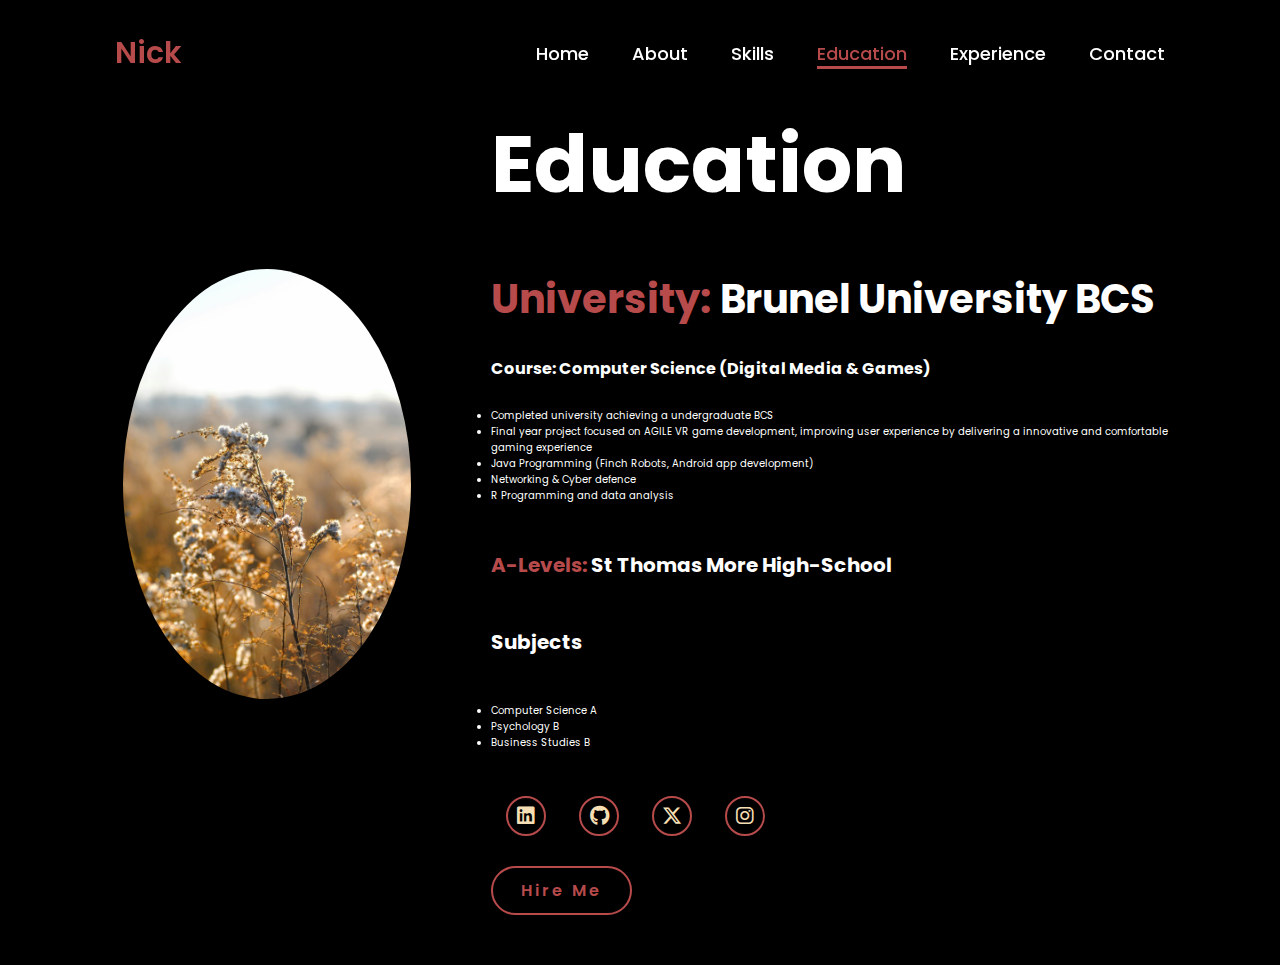
==== Education.html @ 8e50a61b "basic framework of front end portfolio website" ====
<!DOCTYPE html>
<html lang="en">
<head>
    <meta charset="UTF-8">
    <meta name="viewport" content="width=device-width, initial-scale=1.0">
    <link rel = "stylesheet" href = https://cdnjs.cloudflare.com/ajax/libs/font-awesome/6.5.2/css/all.min.css>
    <link rel = "stylesheet" href = "Education.css">
    <title>Education</title>
</head>
<body>
    <header>
        <a href="#" class = "logo">Nick</a>
        <nav>
            <a href="index.html">Home</a>
            <a href="#">About</a>
            <a href="#">Skills</a>
            <a href="Education.html"class = "active">Education</a>
            <a href="#">Experience</a>
            <a href="#">Contact</a>
        </nav>
    </header>
    <section class= "home">
        <div class = "home-img">
            <img src = "main.jpg.jpg" alt="">
        </div>
        <div class = "home-content">
            <h1>Education</h1>
            <h4><span>University:</span> Brunel University BCS<span></span></h4>
            <h5>Course: Computer Science (Digital Media & Games)<span></span></h5>
            <p>
                <li>
                    Completed university achieving a undergraduate BCS  
                </li>
                <li>
                    Final year project focused on AGILE VR game development,
                    improving user experience by delivering a innovative and comfortable gaming experience  
                </li>
                <li>
                    Java Programming (Finch Robots, Android app development)
                </li>
                <li>
                    Networking & Cyber defence
                </li>
                <li>
                    R Programming and data analysis 
                </li>
            </p>
            <h6><span>A-Levels:</span> St Thomas More High-School<span></span></h6>
            <h6>Subjects<span></span></h6>
            <p>
                <li>
                    Computer Science A  
                </li>
                <li>
                    Psychology B
                </li>
                <li>
                    Business Studies B 
                </li>
            </p>
            <div class="social-icons">
                <a href="https://www.linkedin.com/in/nick-jones-b28ba4240/"><i class ="fa-brands fa-linkedin"></i></a>
                <a href="#"><i class ="fa-brands fa-github"></i></a>
                <a href="#"><i class ="fa-brands fa-x-twitter"></i></a>
                <a href="#"><i class ="fa-brands fa-instagram"></i></a>
            </div>
            <a href="#" class = "btn">Hire Me</a>
        </div>
        

    </section> 
</body>
</html>
---- Education.css ----
@import url(https://fonts.googleapis.com/css2?family=Poppins:wght@100;200;300;400;500;600&display=swap%27);

*{
    margin: ();
    padding: ();
    box-sizing: border-box;
    text-decoration: none;
    border: none;
    font-family: 'poppins',sans-serif;
}
html{
    font-size: 62.5%;
}
body{
    width: 100%;
    height: 100vh;
    overflow-x: hidden;
    background-color: black;
    color: white;
}
header{
    margin-top: 20px;
    position: fixed;
    top: 0 ;
    left: 0;
    width: 100%;
    padding: 1rem 9%;
    background-color: transparent;
    filter: drop-shadow(10px);
    display: flex;
    justify-content: space-between;
    align-items: center;
    z-index: 100;
}
.logo{
    font-size: 3rem;
    color: #b74b4b;
    font-weight: 600;
    cursor: pointer;
    transition: 0.5 ease;
}
.logo:hover{
    transform: scale(1.1);
}
nav a{
    font-size: 1.8rem;
    color: white;
    margin-left: 4rem;
    font-weight: 500;
    transition: 0.3s ease;
    border-bottom: 3px solid transparent;
}
nav a:hover,
nav a.active{
    color: #b74b4b;
    border-bottom: 3px solid #b74b4b;
}

@media(max-width:955px){
    nav{
        position: absolute;
        display: none;
        top: 0;
        right: 0;
        width: 40%;
        border-left: 3px solid #b74b4b;
        border-bottom: 3px solid #b74b4b;
        border-bottom-left-radius: 2rem;
        padding: 1rem solid;
        background-color: black;
        border-top: 0.1rem solid rgba(0,0,0,0.1);   
    }
    nav.active{
        display: block;
    } 
    nav a{
        display: block;
        font-size: 2rem;
        margin: 3rem 0;
    }
    nav a:hover,
    nav a.active{
        padding: 1rem;
        border-radius: 0.5rem;
        border-bottom: 0.5s solid #b74b4b;
    }
}

section{
    min-height: 100vh;
    padding: 5rem 9% 5rem;
}
.home{
    display: flex;
    justify-content: center;
    align-items: center;
    gap: 8rem;
    background-color: black;
}
.home .home-content h1{
    font-size: 8rem;
    font-weight: 700;
    line-height: 1.3;
}
.home-content h3{
    font-size: 4rem;
    margin-bottom: 1rem;
    font-weight: 700;
}
.home-content p{
    font-size: 1.5rem;
    font-weight: 700;
    line-height: 1.3;
}
.home-content h4{
    font-size: 4rem;
    margin-bottom: 1rem;
    font-weight: 700;
}
span{
    color: #b74b4b;
}
.home-content h5{
    font-size: 1.6rem;
}
.home-content h6{
    font-size: 2rem;
}

.home-img{
    border-radius: 50%;
}
.home-img img{
    position: relative;
    width: 32vh;
    border-radius: 50%;
    box-shadow: 0 0 25x solid #b74b4b;
    cursor: pointer;
    transition: 0.2s linear;   
}

.home-img img:hover{
    font-size: 1.8rem;
    font-weight: 500;
}

.social-icons a{
    display: inline-flex;
    justify-content: center;
    align-items: center;
    width: 4rem;
    height: 4rem;
    background-color: transparent;
    border: 0.2rem solid #b74b4b;
    font-size: 2rem;
    border-radius: 50%;
    margin: 3rem 1.5rem 3rem;
    transition: 0.3s ease;
    color: wheat;

}

.social-icons a:hover{
    color: black;
    transform: scale(1.3) translateY(-5px);
    background-color: #b74b4b;
    box-shadow: 0 0 25px #b74b4b;
}
.btn{
    display: inline-block;
    padding: 1rem 2.8rem;
    background-color: black;
    border-radius: 4rem;
    font-size: 1.6rem;
    color: #b74b4b;
    letter-spacing: 0.3rem;
    font-weight: 600;
    border: 2px solid #b74b4b;
    transition: 0.3s ease;
    cursor: pointer;
}
.btn:hover{
    transform: scale3d(1.03);
    background-color: #b74b4b;
    color: white;
    box-shadow: 0 0 25px #b74b4b;
}

@media(max-width: 1000px){
    .home{
        gap: 4rem;
    }
}

@media(max-width: 995px){
    .home{
        flex-direction: column;
        margin: 5rem 4rem; 
    }
    .home .home-content h3{
        font-size: 2.5rem
    }
    .home-content h1{
        font-size: 5rem;
    }
    .home-img img{ 
        width: 50vh;
        margin-top: 4rem;
    }

}
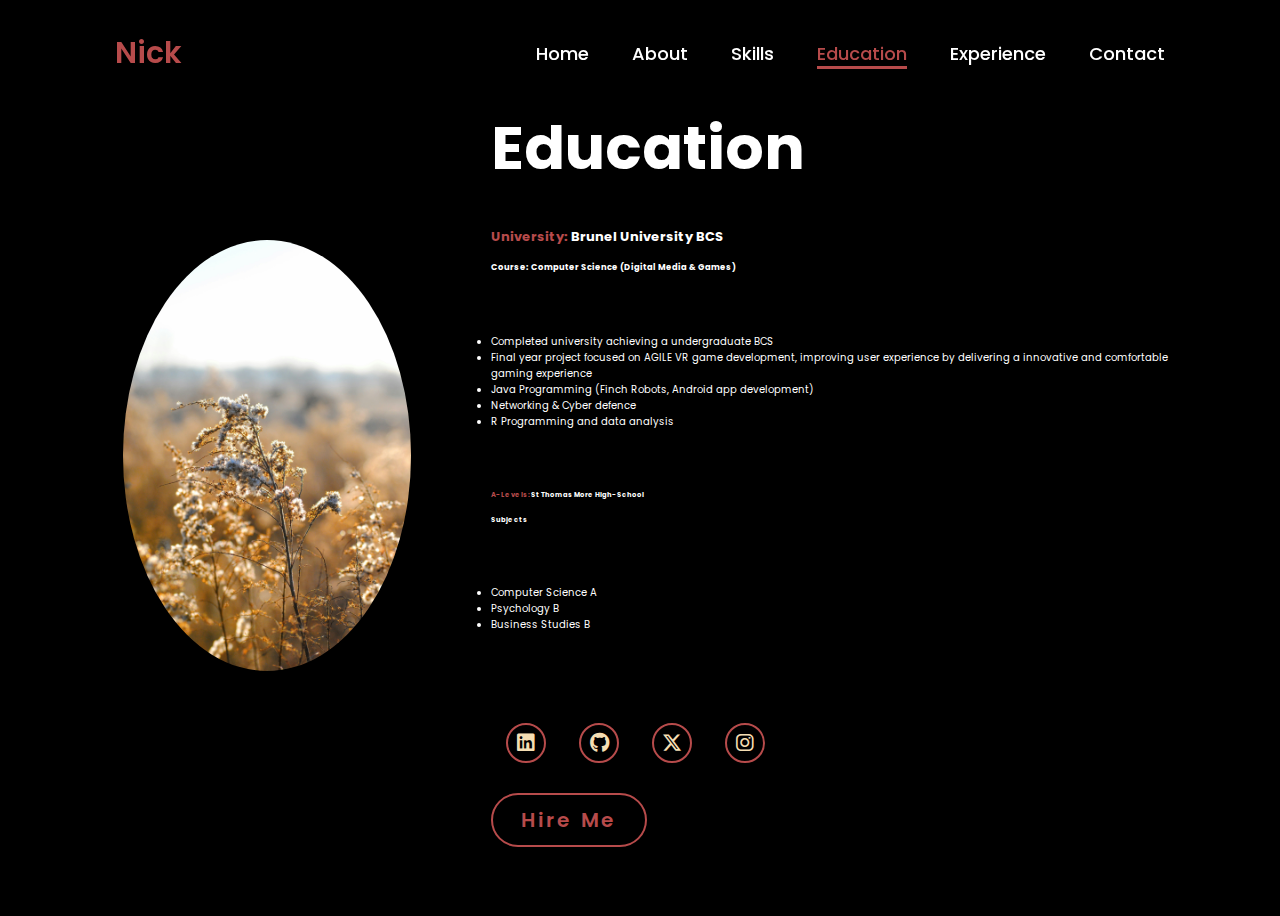
==== commit 91a0035e: "added projects page" ====
--- a/Education.html
+++ b/Education.html
@@ -4,7 +4,7 @@
     <meta charset="UTF-8">
     <meta name="viewport" content="width=device-width, initial-scale=1.0">
     <link rel = "stylesheet" href = https://cdnjs.cloudflare.com/ajax/libs/font-awesome/6.5.2/css/all.min.css>
-    <link rel = "stylesheet" href = "Education.css">
+    <link rel = "stylesheet" href = "style.css">
     <title>Education</title>
 </head>
 <body>
--- a/style.css
+++ b/style.css
@@ -0,0 +1,290 @@
+@import url(https://fonts.googleapis.com/css2?family=Poppins:wght@100;200;300;400;500;600&display=swap%27);
+
+*{
+    margin: ();
+    padding: ();
+    box-sizing: border-box;
+    text-decoration: none;
+    border: none;
+    font-family: 'poppins',sans-serif;
+}
+html{
+    font-size: 62.5%;
+}
+body{
+    width: 100%;
+    height: 100vh;
+    overflow-x: hidden;
+    background-color: black;
+    color: white;
+}
+header{
+    margin-top: 20px;
+    position: fixed;
+    top: 0 ;
+    left: 0;
+    width: 100%;
+    padding: 1rem 9%;
+    background-color: transparent;
+    filter: drop-shadow(10px);
+    display: flex;
+    justify-content: space-between;
+    align-items: center;
+    z-index: 100;
+}
+.logo{
+    font-size: 3rem;
+    color: #b74b4b;
+    font-weight: 600;
+    cursor: pointer;
+    transition: 0.5 ease;
+}
+.logo:hover{
+    transform: scale(1.1);
+
+}
+nav a{
+    font-size: 1.8rem;
+    color: white;
+    margin-left: 4rem;
+    font-weight: 500;
+    transition: 0.3s ease;
+    border-bottom: 3px solid transparent;
+}
+nav a:hover,
+nav a.active{
+    color: #b74b4b;
+    border-bottom: 3px solid #b74b4b;
+}
+
+@media(max-width:955px){
+    nav{
+        position: absolute;
+        display: none;
+        top: 0;
+        right: 0;
+        width: 40%;
+        border-left: 3px solid #b74b4b;
+        border-bottom: 3px solid #b74b4b;
+        border-bottom-left-radius: 2rem;
+        padding: 1rem solid;
+        background-color: black;
+        border-top: 0.1rem solid rgba(0,0,0,0.1);   
+    }
+    nav.active{
+        display: block;
+    } 
+    nav a{
+        display: block;
+        font-size: 2rem;
+        margin: 3rem 0;
+    }
+    nav a:hover,
+    nav a.active{
+        padding: 1rem;
+        border-radius: 0.5rem;
+        border-bottom: 0.5s solid #b74b4b;
+    }
+}
+
+section{
+    min-height: 100vh;
+    padding: 5rem 9% 5rem;
+}
+.projects{
+    display: flex;
+    justify-content: center;
+    align-items: center;
+    gap: 8rem;
+    background-color: black;
+}
+.projects .projects-content h1{
+    font-size: 6rem;
+    font-weight: 700;
+    line-height: 1.3;
+}
+span{
+    color: #b74b4b;
+}
+.projects-content h3{
+    font-size: 4rem;
+    margin-bottom: 1rem;
+    font-weight: 700;
+}
+.projects-content p{
+    font-size: 1.6rem;
+    margin-top: 6rem;
+}
+.projects-content a{
+    font-size: 2rem;
+    color: #b74b4b;
+}
+.projects-content h4{
+    font-size: 1.3rem;
+    margin-bottom: 1rem;
+    font-weight: 700;
+}
+
+.home{
+    display: flex;
+    justify-content: center;
+    align-items: center;
+    gap: 8rem;
+    background-color: black;
+}
+.home .home-content h1{
+    font-size: 6rem;
+    font-weight: 700;
+    line-height: 1.3;
+}
+span{
+    color: #b74b4b;
+}
+.home-content h3{
+    font-size: 4rem;
+    margin-bottom: 1rem;
+    font-weight: 700;
+}
+.home-content p{
+    font-size: 1.6rem;
+    margin-top: 6rem;
+}
+.home-content a{
+    font-size: 2rem;
+    color: #b74b4b;
+}
+.home-content h4{
+    font-size: 1.3rem;
+    margin-bottom: 1rem;
+    font-weight: 700;
+}
+
+.home-img{
+    border-radius: 50%;
+}
+.home-img img{
+    position: relative;
+    width: 32vh;
+    border-radius: 50%;
+    box-shadow: 0 0 25x solid #b74b4b;
+    cursor: pointer;
+    transition: 0.2s linear;   
+}
+
+.home-img img:hover{
+    font-size: 1.8rem;
+    font-weight: 500;
+}
+
+.social-icons a{
+    display: inline-flex;
+    justify-content: center;
+    align-items: center;
+    width: 4rem;
+    height: 4rem;
+    background-color: transparent;
+    border: 0.2rem solid #b74b4b;
+    font-size: 2rem;
+    border-radius: 50%;
+    margin: 3rem 1.5rem 3rem;
+    transition: 0.3s ease;
+    color: wheat;
+
+}
+
+.social-icons a:hover{
+    color: black;
+    transform: scale(1.3) translateY(-5px);
+    background-color: #b74b4b;
+    box-shadow: 0 0 25px #b74b4b;
+}
+.btn{
+    display: inline-block;
+    padding: 1rem 2.8rem;
+    background-color: black;
+    border-radius: 4rem;
+    font-size: 1.6rem;
+    color: #b74b4b;
+    letter-spacing: 0.3rem;
+    font-weight: 600;
+    border: 2px solid #b74b4b;
+    transition: 0.3s ease;
+    cursor: pointer;
+}
+.btn:hover{
+    transform: scale3d(1.03);
+    background-color: #b74b4b;
+    color: white;
+    box-shadow: 0 0 25px #b74b4b;
+}
+.typing-text{
+    font-size: 34px;
+    font-weight: 600;
+    min-width: 280px;
+}
+.typing-text span{
+    position: relative;
+}
+.typing-text span::before{
+    content: "Full Stack Developer";
+    color: #b74b4b;
+    animation: words 20s infinite;
+}
+.typing-text span::after{
+    content: "";
+    background-color: black;
+    position: absolute;
+    width: calc(100% + 8px);
+    height: 100%;
+    border-left: 3px solid black;
+    right: -9;
+    animation: cursor 1s infinite;
+}
+@keyframes cursor{
+    to{
+        border-left: 3px solid #b74b4b;
+    }
+}
+
+@keyframes words{
+    0%, 20%{
+        content: "HTML/CSS/JS Developer"
+    }
+    21%, 40%{
+        content: "Python Developer"
+    }
+    41%, 60%{
+        content: "Unity/C# Developer"
+    }
+    61%, 80%{
+        content: "R Data Analyst";
+    }
+    81%, 100%{
+        content: "Audio Engineer"
+    } 
+
+}
+
+@media(max-width: 1000px){
+    .home{
+        gap: 4rem;
+    }
+}
+
+@media(max-width: 995px){
+    .home{
+        flex-direction: column;
+        margin: 5rem 4rem; 
+    }
+    .home .home-content h3{
+        font-size: 2.5rem
+    }
+    .home-content h1{
+        font-size: 5rem;
+    }
+    .home-img img{ 
+        width: 50vh;
+        margin-top: 4rem;
+    }
+
+}